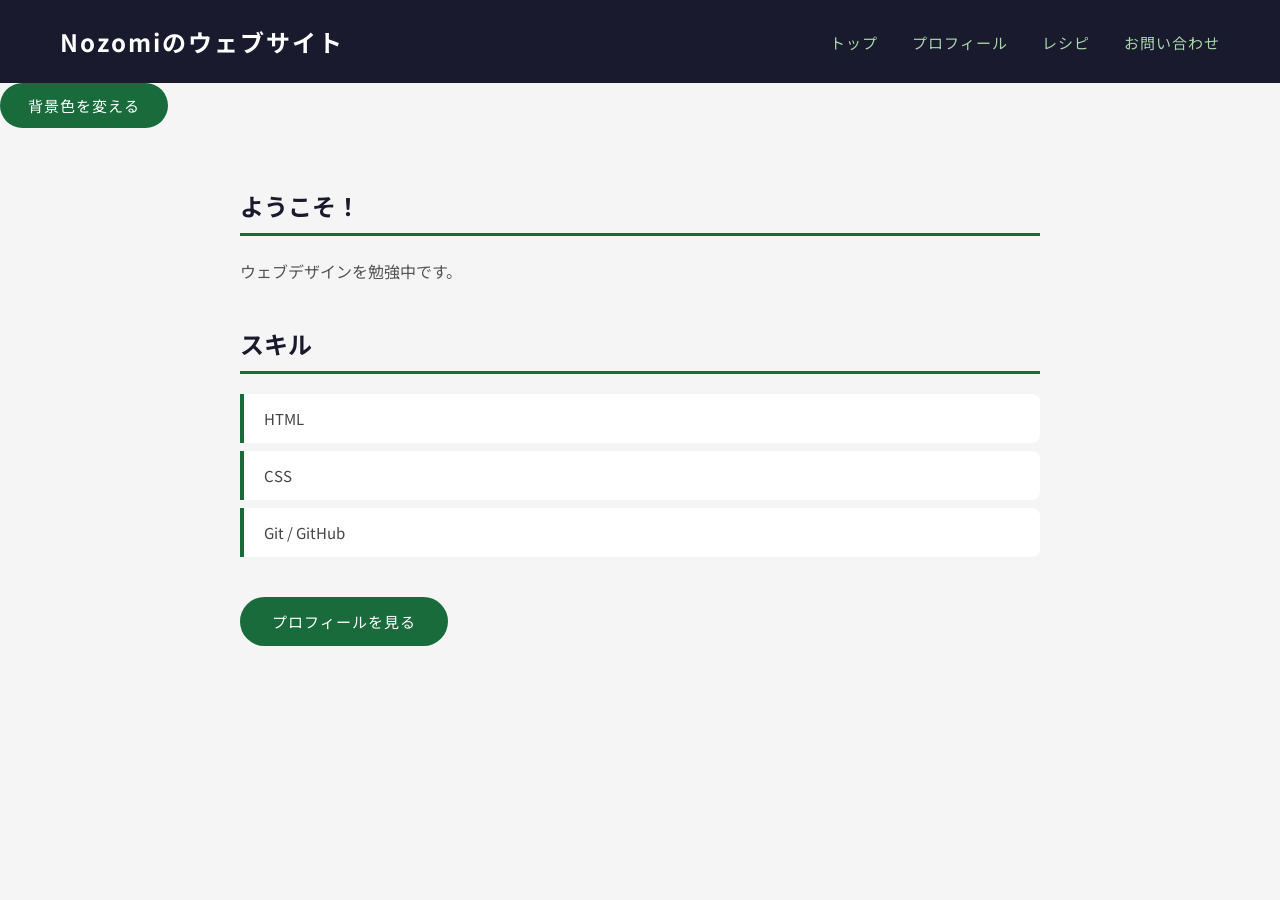
==== index.html @ 210e6931 "レシピページを追加" ====
<!DOCTYPE html>
<html lang="ja">
  <head>
    <meta charset="UTF-8">
    <title>私のウェブサイト</title>
    <link rel="stylesheet" href="style.css">
  </head>
  <body>
    <header>
      <h1>Nozomiのウェブサイト</h1>
<nav>
  <a href="index.html">トップ</a>
  <a href="profile.html">プロフィール</a>
  <a href="recipe.html">レシピ</a>
  <a href="contact.html">お問い合わせ</a>
</nav>

    </header>
    <button id="colorButton">背景色を変える</button>
    <main>
      <h2>ようこそ！</h2>
      <p>ウェブデザインを勉強中です。</p>

      <h2>スキル</h2>
      <ul>
        <li>HTML</li>
        <li>CSS</li>
        <li>Git / GitHub</li>
      </ul>
    <a href="profile.html" class="button">プロフィールを見る</a>  
    </main>
   <script src="script.js"></script>  
  </body>
</html>
---- style.css ----
@import url('https://fonts.googleapis.com/css2?family=Noto+Sans+JP:wght@400;700&display=swap');

body {
    background-color: #f5f5f5;
    font-family: 'Noto Sans JP', sans-serif;
    margin: 0;
    padding: 0;
}

header {
    background-color: #1a1a2e;
    padding: 24px 60px;
    display: flex;
    align-items: center;
    justify-content: space-between;
}

header h1 {
    color: white;
    font-size: 24px;
    margin: 0;
    letter-spacing: 2px;
}

nav a {
    color: #a8d8a8;
    text-decoration: none;
    margin-left: 30px;
    font-size: 15px;
    letter-spacing: 1px;
}

nav a:hover {
    color: white;
}

main {
    max-width: 800px;
    margin: 60px auto;
    padding: 0 40px;
}

h2 {
    color: #1a1a2e;
    font-size: 24px;
    border-bottom: 3px solid #1a6b3c;
    padding-bottom: 10px;
    margin-top: 40px;
}

p {
    color: #555;
    font-size: 16px;
    line-height: 1.9;
}

ul {
    list-style: none;
    padding: 0;
}

ul li {
    background-color: white;
    border-left: 4px solid #1a6b3c;
    padding: 14px 20px;
    margin-bottom: 8px;
    border-radius: 0 8px 8px 0;
    color: #444;
    font-size: 15px;
}

ul li:hover {
    background-color: #f0f9f4;
}

.button {
    display: inline-block;
    background-color: #1a6b3c;
    color: white;
    padding: 14px 32px;
    border-radius: 30px;
    text-decoration: none;
    font-size: 15px;
    margin-top: 24px;
    letter-spacing: 1px;
}

.button:hover {
    background-color: #145530;
}

input {
    display: block;
    width: 100%;
    max-width: 400px;
    padding: 12px 16px;
    font-size: 15px;
    border: 1.5px solid #ddd;
    border-radius: 8px;
    margin-bottom: 12px;
    font-family: 'Noto Sans JP', sans-serif;
}

input:focus {
    border-color: #1a6b3c;
    outline: none;
}

button {
    background-color: #1a6b3c;
    color: white;
    padding: 12px 28px;
    border: none;
    border-radius: 30px;
    font-size: 15px;
    cursor: pointer;
    font-family: 'Noto Sans JP', sans-serif;
    letter-spacing: 1px;
}

button:hover {
    background-color: #145530;
}

#result {
    font-size: 18px;
    margin-top: 20px;
    font-weight: bold;
}
.recipe-card {
    background-color: white;
    border-radius: 12px;
    padding: 24px 32px;
    margin-bottom: 24px;
    border: 1px solid #e0e0e0;
}

.recipe-card h3 {
    color: #1a1a2e;
    font-size: 20px;
    margin-top: 0;
    border-bottom: 2px solid #1a6b3c;
    padding-bottom: 8px;
}

.recipe-card h4 {
    color: #1a6b3c;
    font-size: 16px;
    margin-top: 20px;
}

.recipe-card ol {
    padding-left: 20px;
    color: #444;
    font-size: 15px;
    line-height: 2;
}
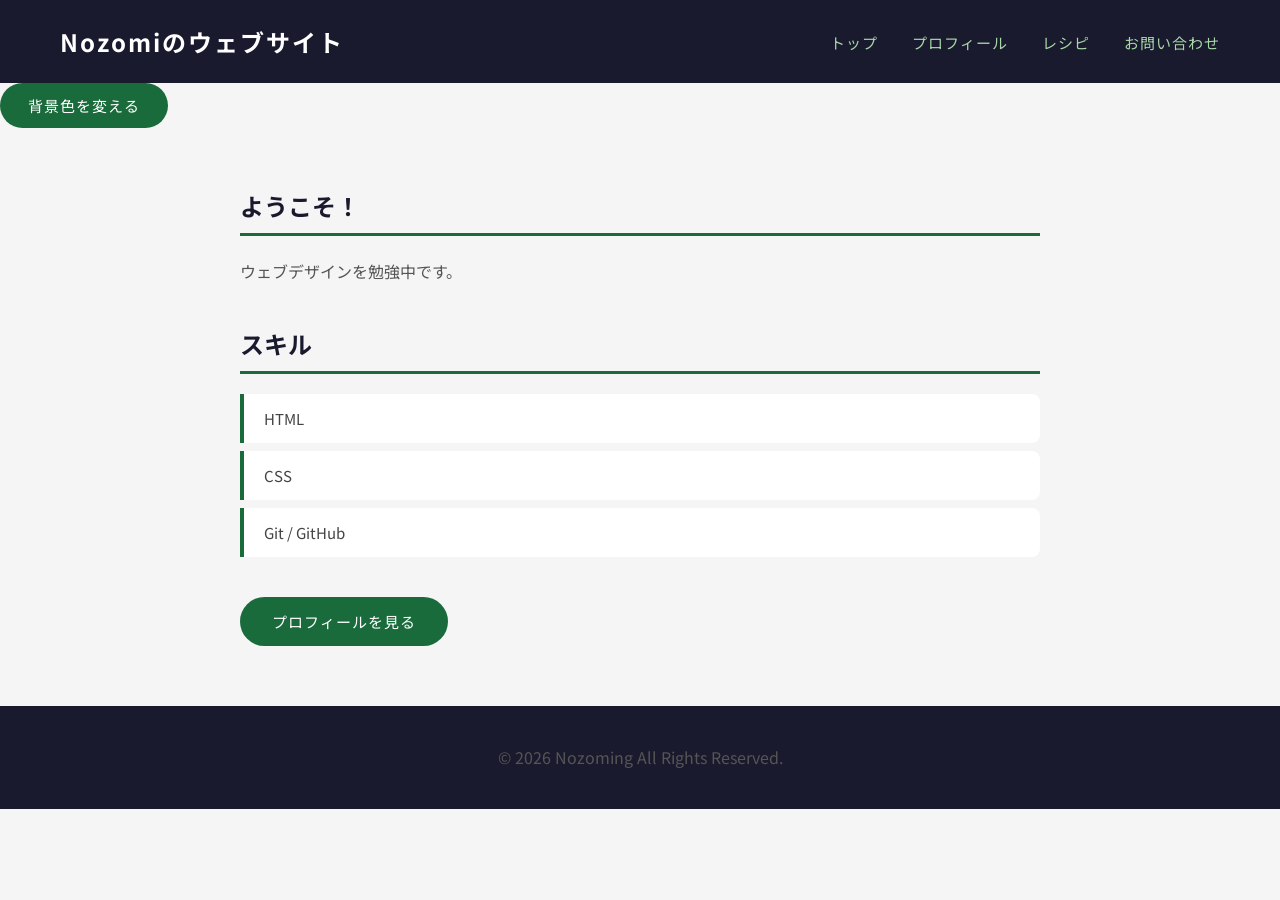
==== commit eccfa517: "フッターとレスポンシブを追加" ====
--- a/index.html
+++ b/index.html
@@ -8,27 +8,28 @@
   <body>
     <header>
       <h1>Nozomiのウェブサイト</h1>
-<nav>
-  <a href="index.html">トップ</a>
-  <a href="profile.html">プロフィール</a>
-  <a href="recipe.html">レシピ</a>
-  <a href="contact.html">お問い合わせ</a>
-</nav>
-
+      <nav>
+        <a href="index.html">トップ</a>
+        <a href="profile.html">プロフィール</a>
+        <a href="recipe.html">レシピ</a>
+        <a href="contact.html">お問い合わせ</a>
+      </nav>
     </header>
     <button id="colorButton">背景色を変える</button>
     <main>
       <h2>ようこそ！</h2>
       <p>ウェブデザインを勉強中です。</p>
-
       <h2>スキル</h2>
       <ul>
         <li>HTML</li>
         <li>CSS</li>
         <li>Git / GitHub</li>
       </ul>
-    <a href="profile.html" class="button">プロフィールを見る</a>  
+      <a href="profile.html" class="button">プロフィールを見る</a>
     </main>
-   <script src="script.js"></script>  
+    <script src="script.js"></script>
+    <footer>
+      <p>© 2026 Nozoming All Rights Reserved.</p>
+    </footer>
   </body>
 </html>
--- a/style.css
+++ b/style.css
@@ -5,7 +5,10 @@
     font-family: 'Noto Sans JP', sans-serif;
     margin: 0;
     padding: 0;
+    
+    min-height: 100vh;
 }
+
 
 header {
     background-color: #1a1a2e;
@@ -154,4 +157,38 @@
     color: #444;
     font-size: 15px;
     line-height: 2;
+}
+@media (max-width: 600px) {
+    header {
+        padding: 16px 20px;
+        flex-direction: column;
+        align-items: flex-start;
+    }
+
+    header h1 {
+        font-size: 20px;
+    }
+
+    nav a {
+        margin-left: 0;
+        margin-right: 16px;
+        font-size: 14px;
+    }
+
+    main {
+        padding: 0 20px;
+        margin: 30px auto;
+    }
+
+    .recipe-card {
+        padding: 16px 20px;
+    }
+}
+footer {
+    background-color: #1a1a2e;
+    color: #a8d8a8;
+    text-align: center;
+    padding: 20px;
+    font-size: 14px;
+    margin-top: 60px;
 }
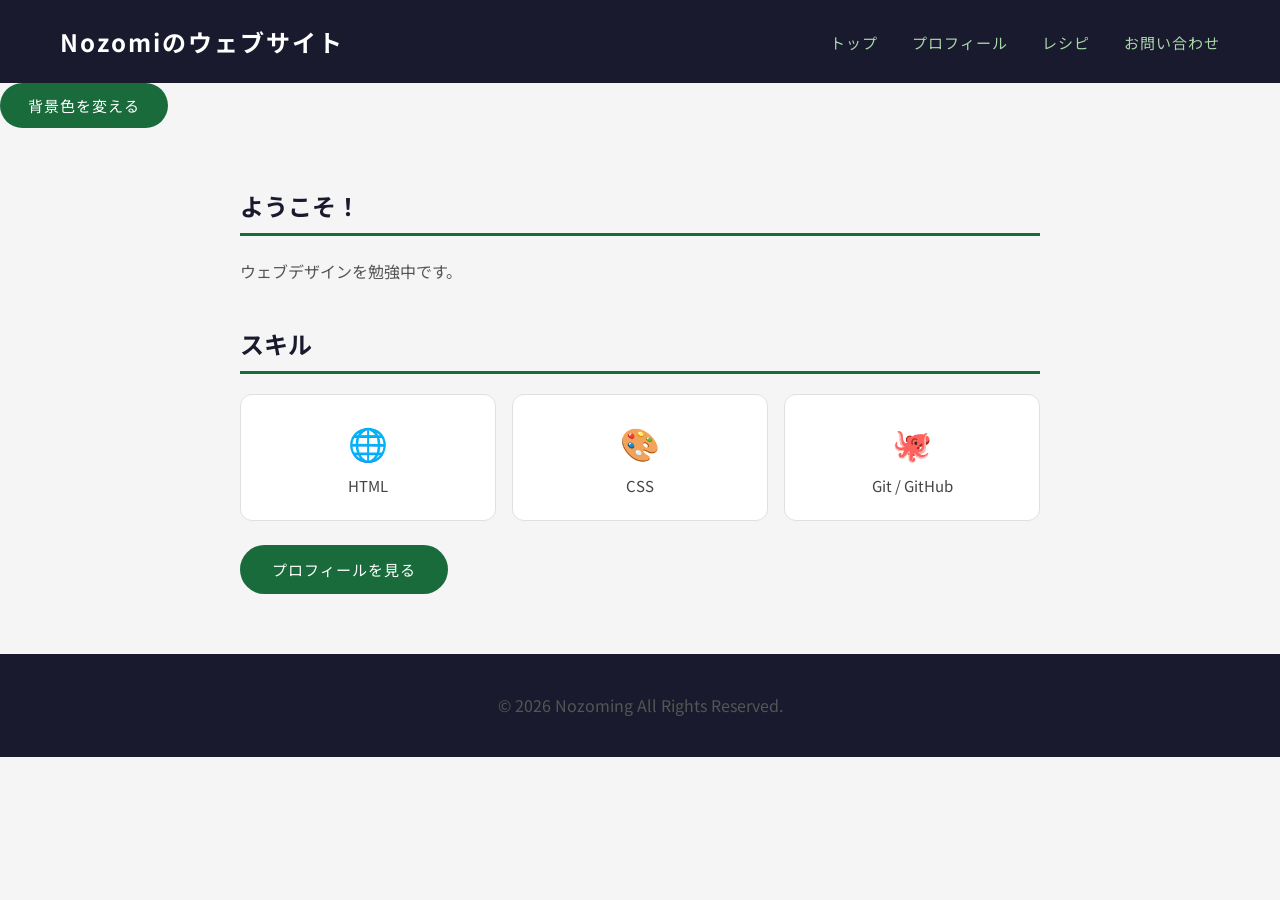
==== commit 20db0db7: "スキルをカードグリッドに変更" ====
--- a/index.html
+++ b/index.html
@@ -20,11 +20,20 @@
       <h2>ようこそ！</h2>
       <p>ウェブデザインを勉強中です。</p>
       <h2>スキル</h2>
-      <ul>
-        <li>HTML</li>
-        <li>CSS</li>
-        <li>Git / GitHub</li>
-      </ul>
+<div class="skill-grid">
+  <div class="skill-card">
+    <span class="skill-icon">🌐</span>
+    <span>HTML</span>
+  </div>
+  <div class="skill-card">
+    <span class="skill-icon">🎨</span>
+    <span>CSS</span>
+  </div>
+  <div class="skill-card">
+    <span class="skill-icon">🐙</span>
+    <span>Git / GitHub</span>
+  </div>
+</div>
       <a href="profile.html" class="button">プロフィールを見る</a>
     </main>
     <script src="script.js"></script>
--- a/style.css
+++ b/style.css
@@ -191,4 +191,69 @@
     padding: 20px;
     font-size: 14px;
     margin-top: 60px;
-}+}
+.ingredient-group {
+    display: flex;
+    align-items: stretch;
+    margin-bottom: 16px;
+    background: none;
+    border: none;
+    justify-content: flex-start;
+}
+.ingredient-items {
+    width: 280px;
+    padding: 0;
+    margin: 0;
+}
+
+.ingredient {
+    padding: 4px 8px;
+    font-size: 15px;
+    color: #444;
+    background: none;
+    border: none;
+    list-style: none;
+}
+.ingredient-bracket {
+    display: flex;
+    align-items: center;
+    padding: 0 6px;
+    font-size: 13px;
+    color: #1a6b3c;
+    font-weight: bold;
+    border-left: 3px solid #1a6b3c;
+    border-top: 3px solid #1a6b3c;
+    border-bottom: 3px solid #1a6b3c;
+    border-radius: 0;
+    margin-left: 8px;
+    white-space: nowrap;
+    width: 40px;
+}
+.skill-grid {
+    display: grid;
+    grid-template-columns: repeat(3, 1fr);
+    gap: 16px;
+    margin-top: 20px;
+}
+
+.skill-card {
+    background-color: white;
+    border: 1px solid #e0e0e0;
+    border-radius: 12px;
+    padding: 24px 16px;
+    text-align: center;
+    font-size: 15px;
+    color: #444;
+    transition: transform 0.2s, box-shadow 0.2s;
+}
+
+.skill-card:hover {
+    transform: translateY(-4px);
+    box-shadow: 0 8px 20px rgba(0,0,0,0.08);
+}
+
+.skill-icon {
+    display: block;
+    font-size: 32px;
+    margin-bottom: 10px;
+}
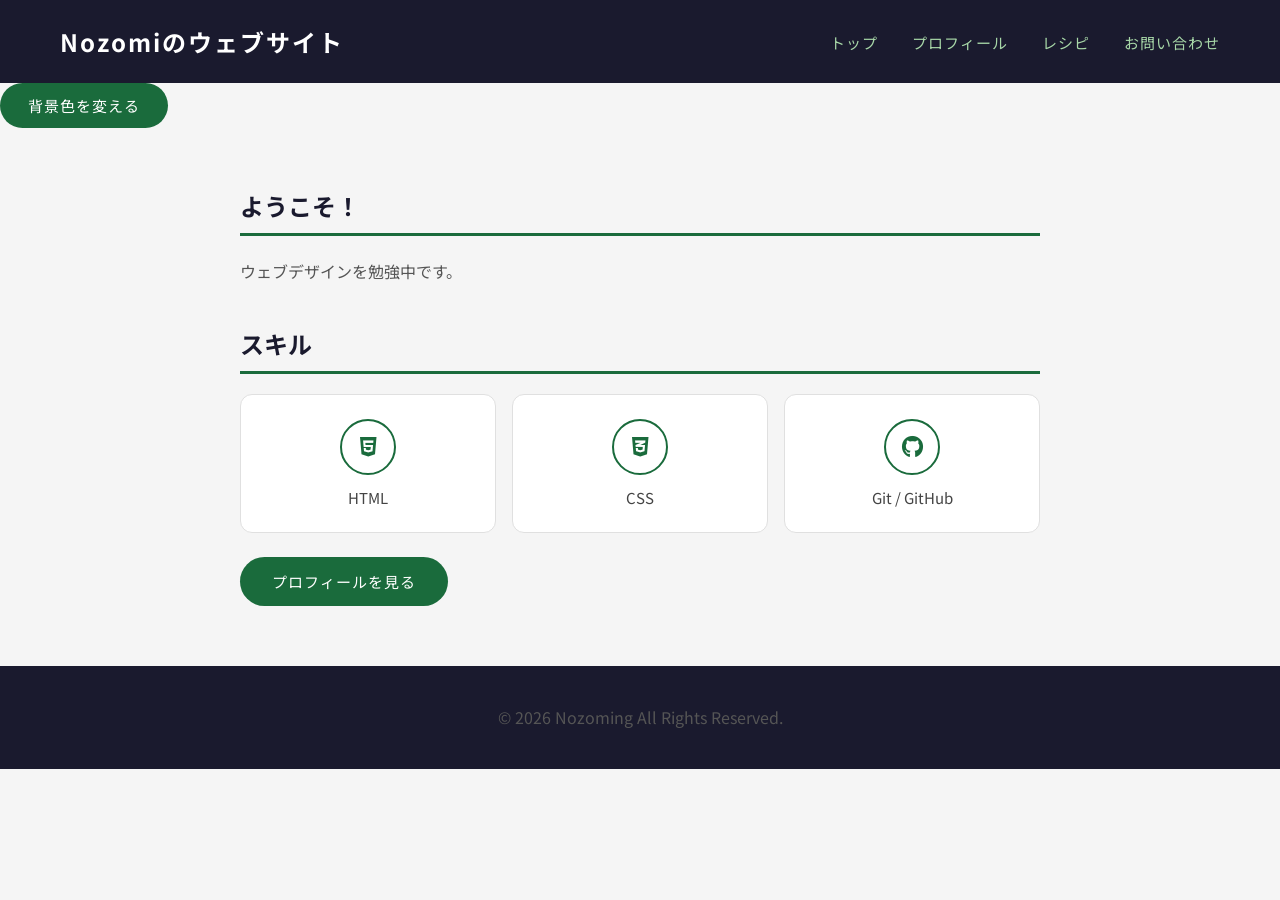
==== commit 55163bb6: "スキルグリッドアイコン変更" ====
--- a/index.html
+++ b/index.html
@@ -4,7 +4,8 @@
     <meta charset="UTF-8">
     <title>私のウェブサイト</title>
     <link rel="stylesheet" href="style.css">
-  </head>
+
+  </head> <link rel="stylesheet" href="https://cdnjs.cloudflare.com/ajax/libs/font-awesome/6.5.0/css/all.min.css">
   <body>
     <header>
       <h1>Nozomiのウェブサイト</h1>
@@ -22,15 +23,21 @@
       <h2>スキル</h2>
 <div class="skill-grid">
   <div class="skill-card">
-    <span class="skill-icon">🌐</span>
+    <div class="skill-icon-circle">
+      <i class="fa-brands fa-html5"></i>
+    </div>
     <span>HTML</span>
   </div>
   <div class="skill-card">
-    <span class="skill-icon">🎨</span>
+    <div class="skill-icon-circle">
+      <i class="fa-brands fa-css3-alt"></i>
+    </div>
     <span>CSS</span>
   </div>
   <div class="skill-card">
-    <span class="skill-icon">🐙</span>
+    <div class="skill-icon-circle">
+      <i class="fa-brands fa-github"></i>
+    </div>
     <span>Git / GitHub</span>
   </div>
 </div>
--- a/style.css
+++ b/style.css
@@ -88,9 +88,28 @@
     letter-spacing: 1px;
 }
 
+.button {
+    display: inline-block;
+    background-color: #1a6b3c;
+    color: white;
+    padding: 14px 32px;
+    border-radius: 30px;
+    text-decoration: none;
+    font-size: 15px;
+    margin-top: 24px;
+    letter-spacing: 1px;
+    transition: background-color 0.2s, transform 0.15s;
+}
+
 .button:hover {
     background-color: #145530;
-}
+    transform: translateY(-2px);
+}
+
+.button:active {
+    transform: scale(0.97);
+}
+
 
 input {
     display: block;
@@ -251,9 +270,21 @@
     transform: translateY(-4px);
     box-shadow: 0 8px 20px rgba(0,0,0,0.08);
 }
-
-.skill-icon {
-    display: block;
-    font-size: 32px;
-    margin-bottom: 10px;
-}
+.skill-icon-circle {
+    width: 52px;
+    height: 52px;
+    border-radius: 50%;
+    border: 2px solid #1a6b3c;
+    display: flex;
+    align-items: center;
+    justify-content: center;
+    color: #1a6b3c;
+    font-size: 22px;
+    margin: 0 auto 12px;
+    transition: background-color 0.2s, color 0.2s;
+}
+
+.skill-card:hover .skill-icon-circle {
+    background-color: #1a6b3c;
+    color: white;
+}
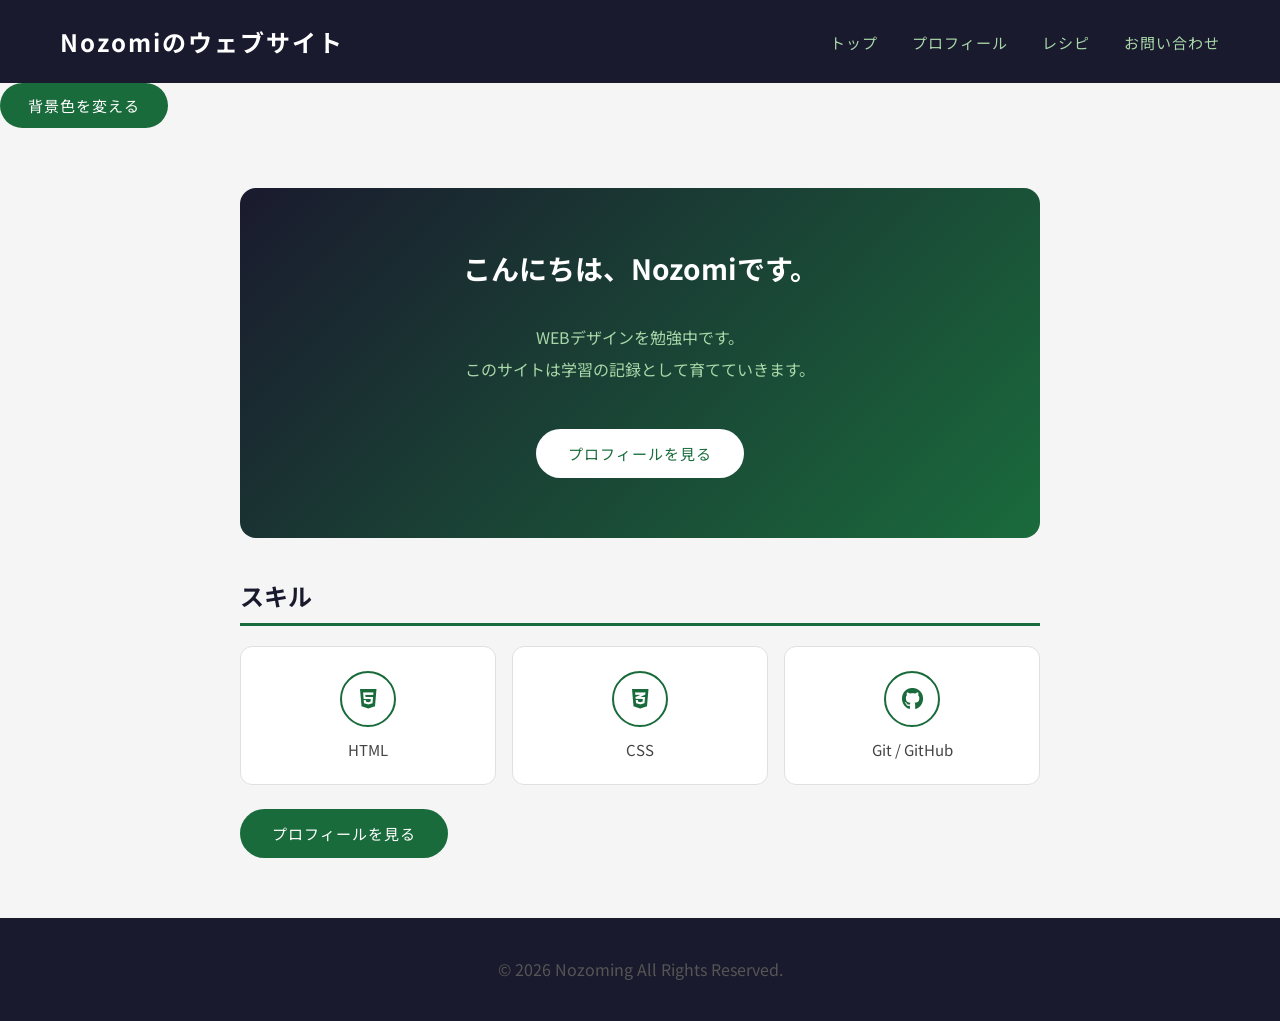
==== commit a0aead8a: "ウェルカムセクション変更" ====
--- a/index.html
+++ b/index.html
@@ -18,8 +18,12 @@
     </header>
     <button id="colorButton">背景色を変える</button>
     <main>
-      <h2>ようこそ！</h2>
-      <p>ウェブデザインを勉強中です。</p>
+        <section class="hero">
+    <h2>こんにちは、Nozomiです。</h2>
+    <p>WEBデザインを勉強中です。<br>このサイトは学習の記録として育てていきます。</p>
+    <a href="profile.html" class="button">プロフィールを見る</a>
+  </section>
+
       <h2>スキル</h2>
 <div class="skill-grid">
   <div class="skill-card">
--- a/style.css
+++ b/style.css
@@ -288,3 +288,34 @@
     background-color: #1a6b3c;
     color: white;
 }
+.hero {
+    background: linear-gradient(135deg, #1a1a2e, #1a6b3c);
+    border-radius: 16px;
+    padding: 60px 40px;
+    text-align: center;
+    margin-bottom: 20px;
+}
+
+.hero h2 {
+    color: white;
+    border-bottom: none;
+    font-size: 28px;
+    margin-top: 0;
+}
+
+.hero p {
+    color: #a8d8a8;
+    font-size: 16px;
+    line-height: 2;
+}
+
+.hero .button {
+    background-color: white;
+    color: #1a6b3c;
+    margin-top: 28px;
+}
+
+.hero .button:hover {
+    background-color: #f0f9f4;
+    transform: translateY(-2px);
+}
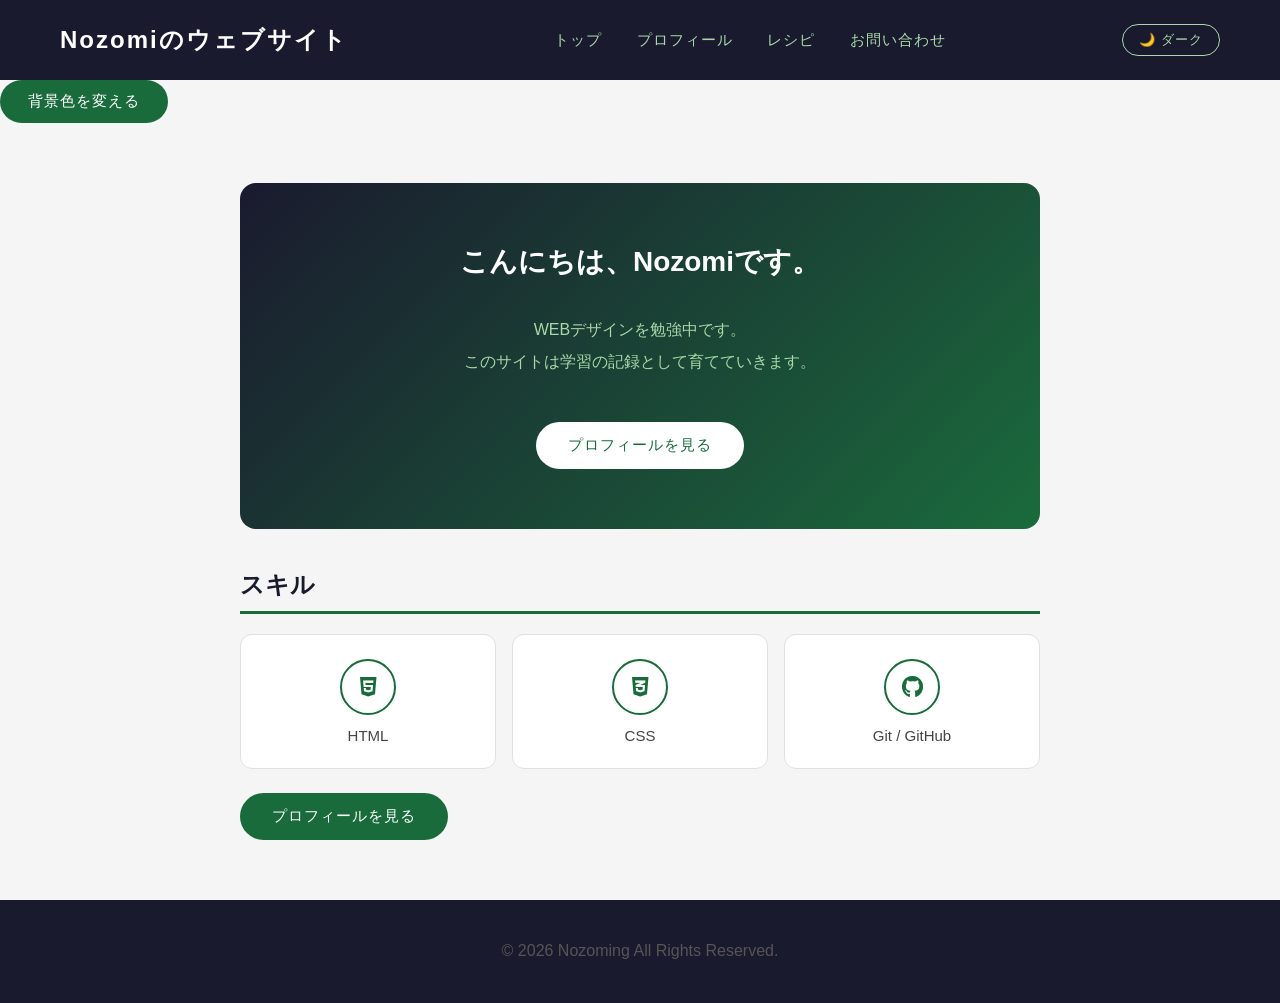
==== commit 1e9eae67: "ダークモード追加" ====
--- a/index.html
+++ b/index.html
@@ -15,6 +15,7 @@
         <a href="recipe.html">レシピ</a>
         <a href="contact.html">お問い合わせ</a>
       </nav>
+      <button id="theme-toggle">🌙 ダーク</button>
     </header>
     <button id="colorButton">背景色を変える</button>
     <main>
--- a/style.css
+++ b/style.css
@@ -1,4 +1,52 @@
-@import url('https://fonts.googleapis.com/css2?family=Noto+Sans+JP:wght@400;700&display=swap');
+
+body.light-mode {
+    background-color: #f5f5f5;
+    color: #333;
+}
+
+body.dark-mode {
+    background-color: #121212;
+    color: #e0e0e0;
+}
+
+body.dark-mode header {
+    background-color: #0a0a1a;
+}
+
+body.dark-mode main h2 {
+    color: #a8d8a8;
+}
+
+body.dark-mode ul li {
+    background-color: #1e1e1e;
+    color: #ccc;
+}
+
+body.dark-mode .skill-card {
+    background-color: #1e1e1e;
+    border-color: #333;
+    color: #ccc;
+}
+
+body.dark-mode footer {
+    background-color: #0a0a1a;
+}
+
+#theme-toggle {
+    background: none;
+    border: 1.5px solid #a8d8a8;
+    color: #a8d8a8;
+    padding: 6px 16px;
+    border-radius: 20px;
+    font-size: 13px;
+    cursor: pointer;
+    transition: background-color 0.2s, color 0.2s;
+}
+
+#theme-toggle:hover {
+    background-color: #a8d8a8;
+    color: #1a1a2e;
+}@import url('https://fonts.googleapis.com/css2?family=Noto+Sans+JP:wght@400;700&display=swap');
 
 body {
     background-color: #f5f5f5;
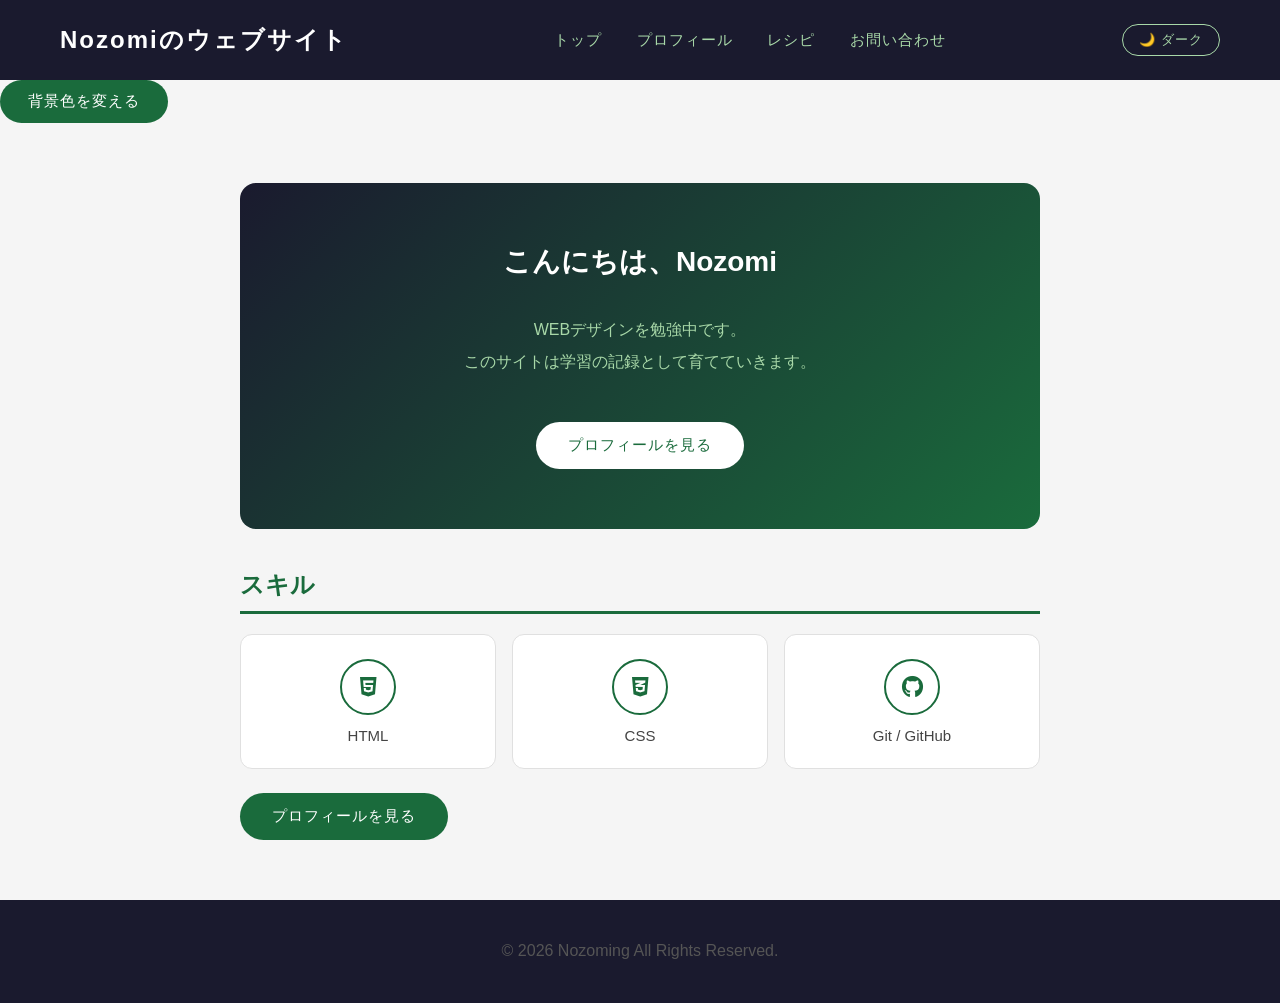
==== commit 6c8c75eb: "学習メモDay06を更新" ====
--- a/index.html
+++ b/index.html
@@ -27,19 +27,20 @@
 
       <h2>スキル</h2>
 <div class="skill-grid">
-  <div class="skill-card">
+  <div class="skill-card fade-in">
     <div class="skill-icon-circle">
       <i class="fa-brands fa-html5"></i>
     </div>
     <span>HTML</span>
+   
   </div>
-  <div class="skill-card">
+  <div class="skill-card fade-in">
     <div class="skill-icon-circle">
       <i class="fa-brands fa-css3-alt"></i>
     </div>
     <span>CSS</span>
   </div>
-  <div class="skill-card">
+  <div class="skill-card fade-in">
     <div class="skill-icon-circle">
       <i class="fa-brands fa-github"></i>
     </div>
--- a/style.css
+++ b/style.css
@@ -92,7 +92,7 @@
 }
 
 h2 {
-    color: #1a1a2e;
+    color: #1a6b3c;
     font-size: 24px;
     border-bottom: 3px solid #1a6b3c;
     padding-bottom: 10px;
@@ -367,3 +367,13 @@
     background-color: #f0f9f4;
     transform: translateY(-2px);
 }
+.fade-in {
+    opacity: 0;
+    transform: translateY(20px);
+    transition: opacity 0.6s ease, transform 0.6s ease;
+}
+
+.fade-in.visible {
+    opacity: 1;
+    transform: translateY(0);
+}
